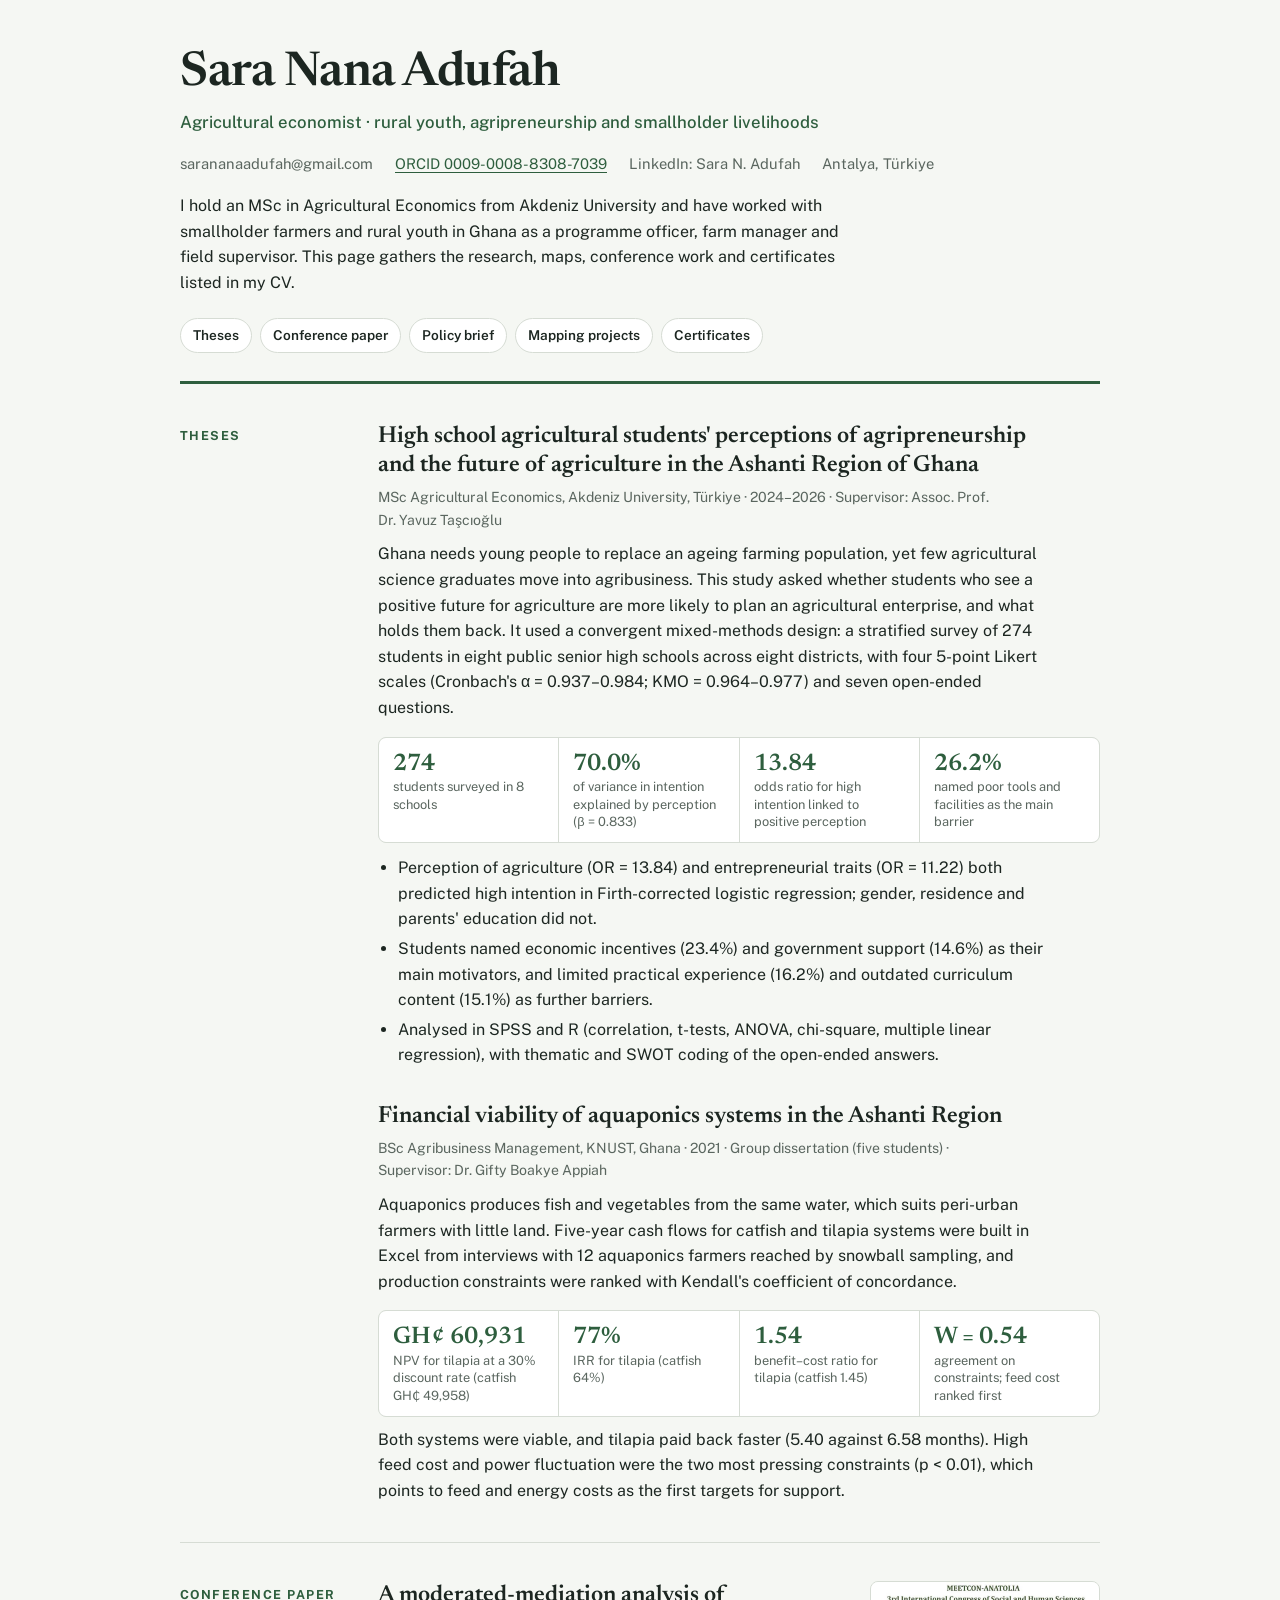
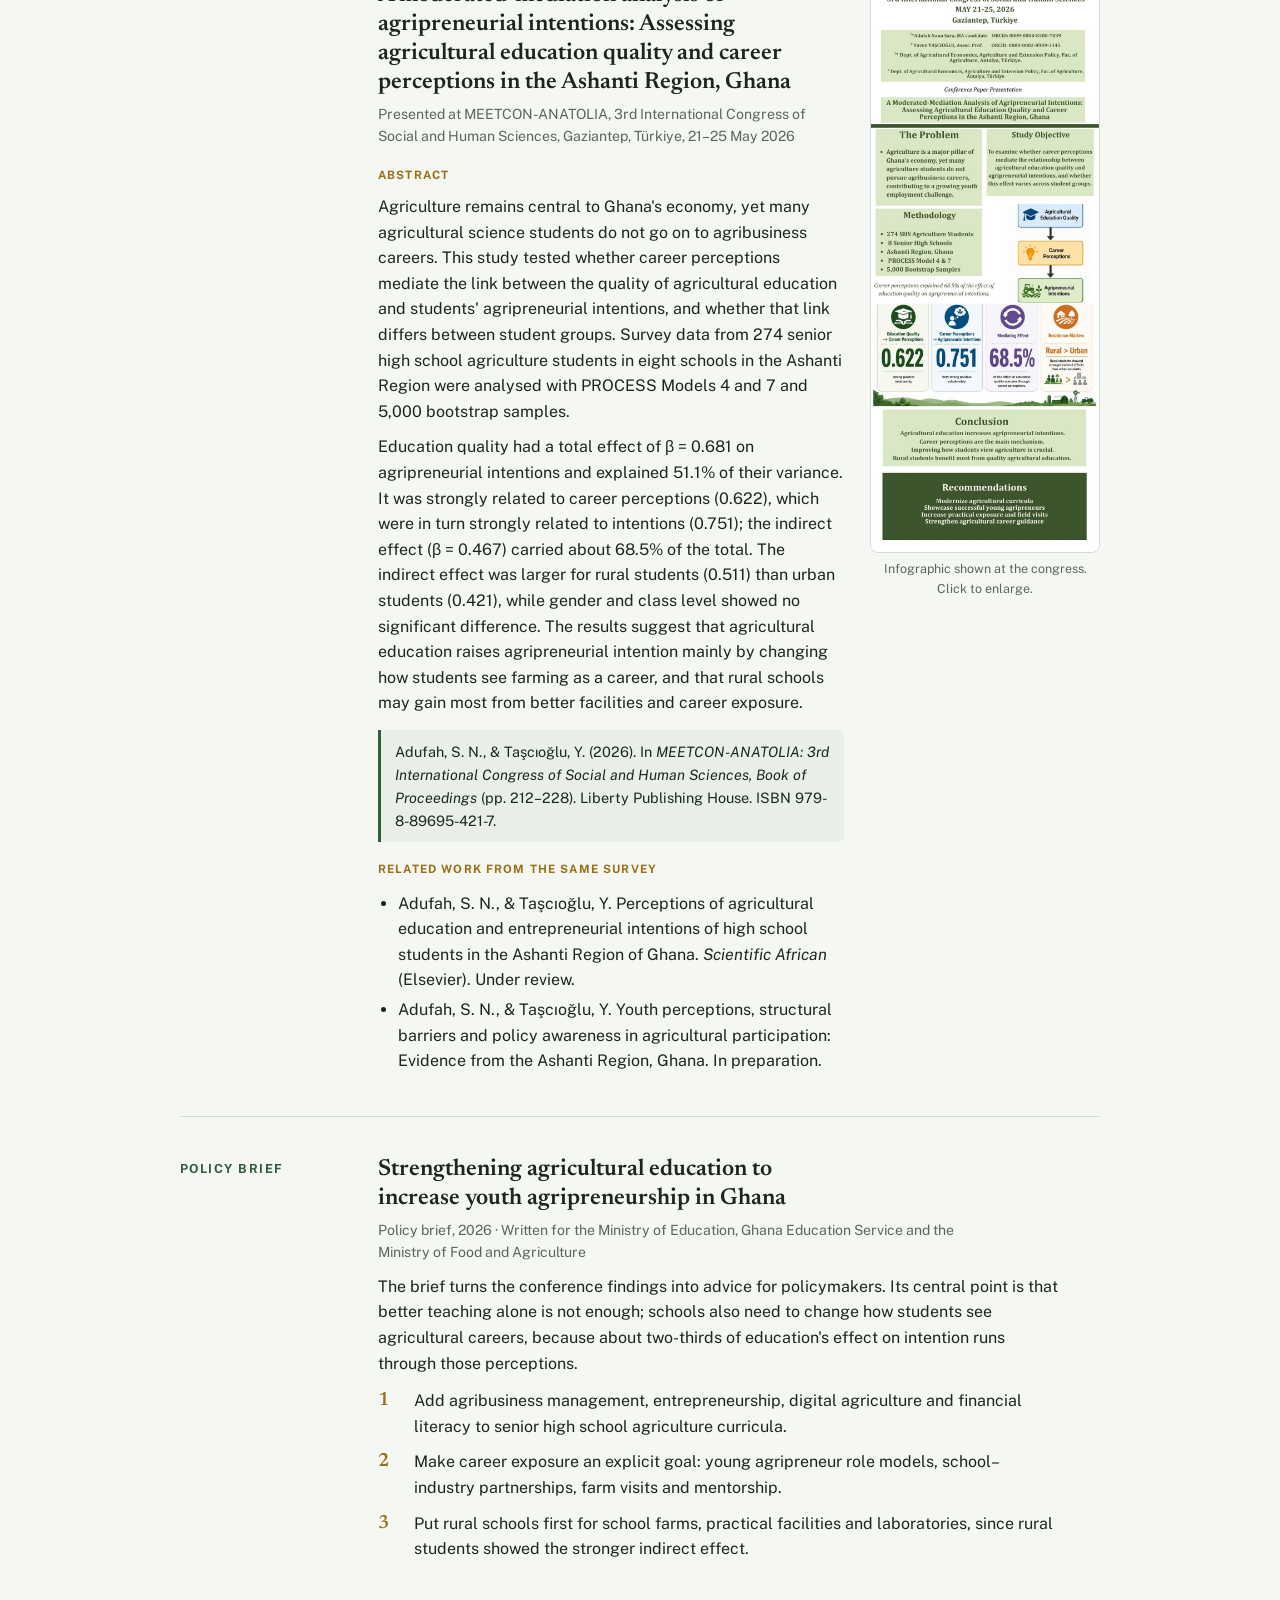
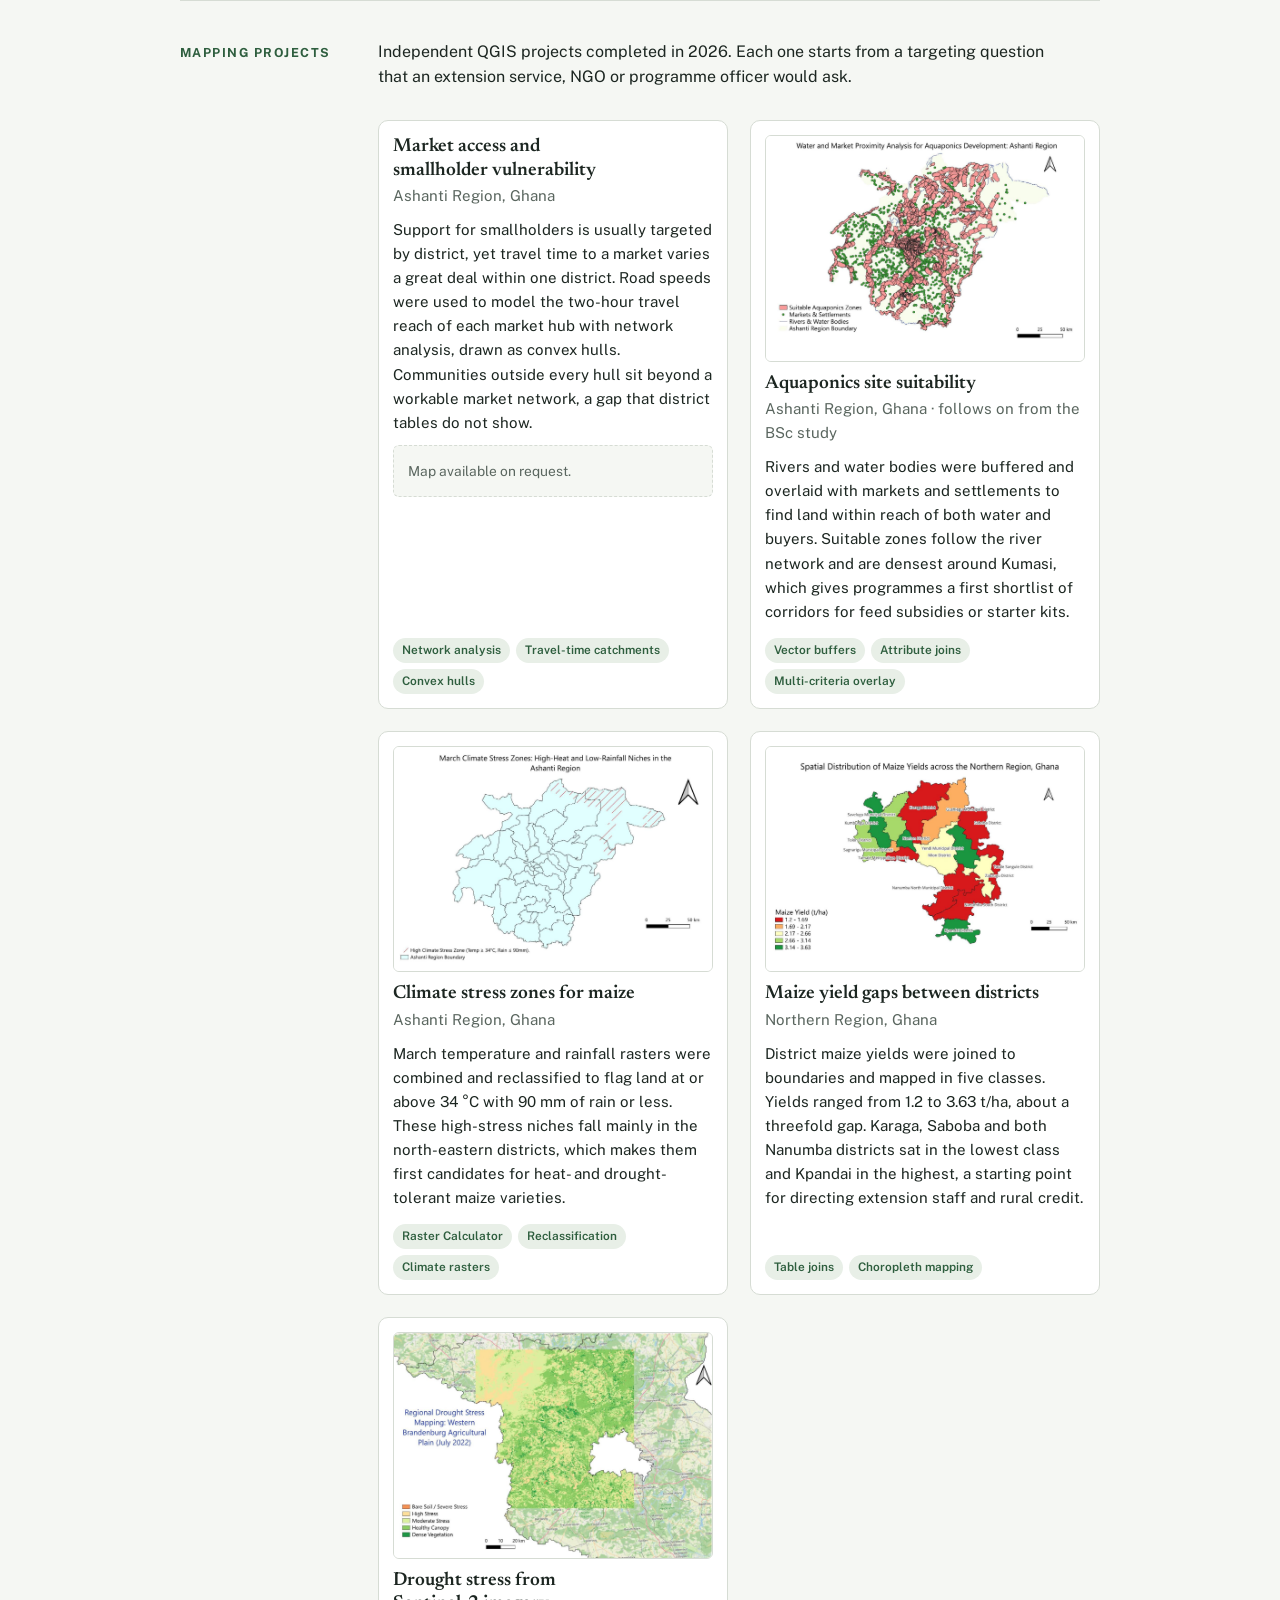
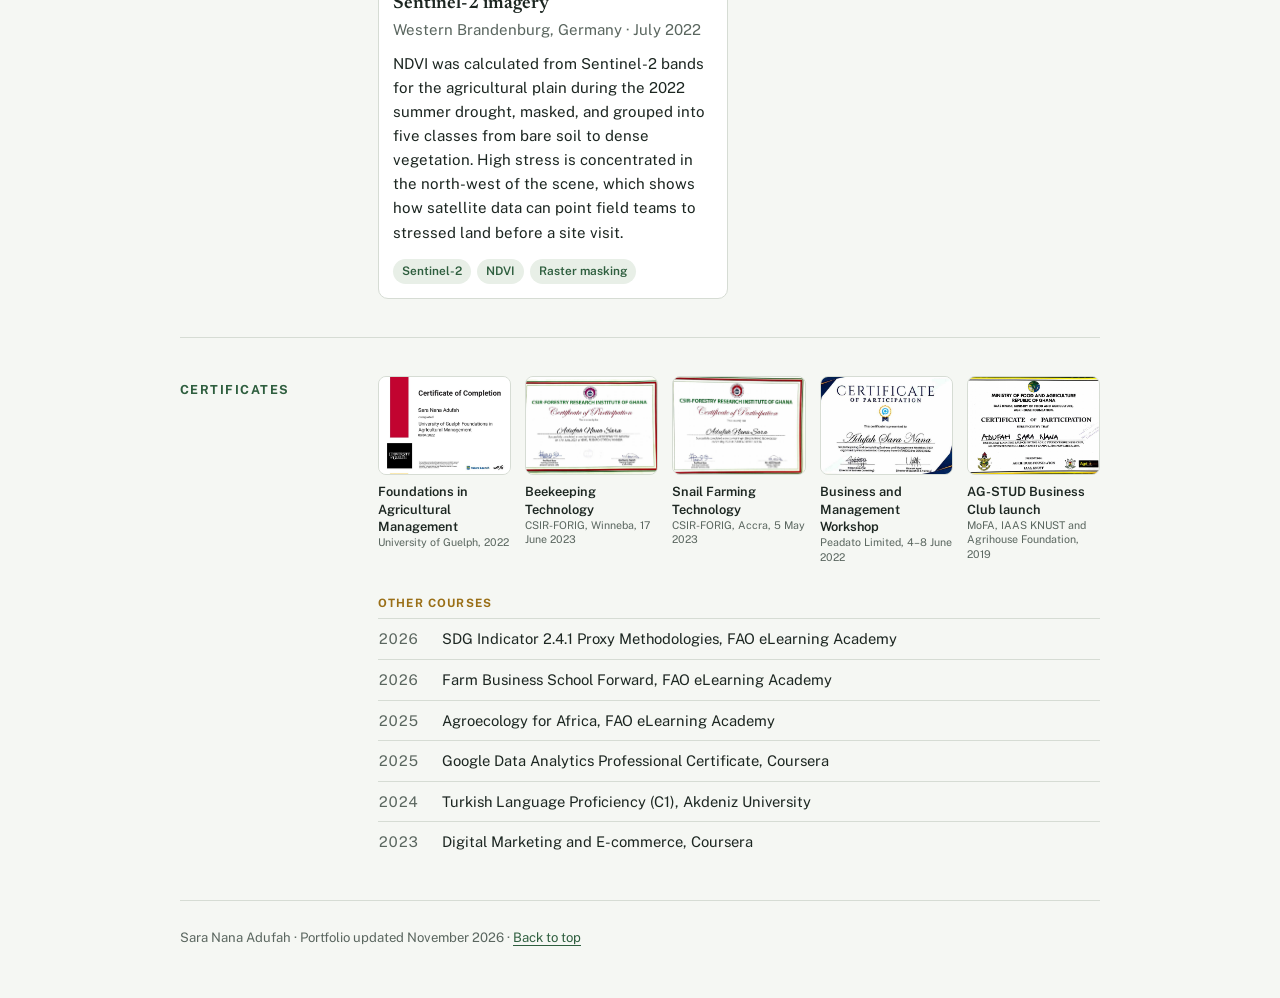
==== index.html @ 8d27dfaf "Add files via upload" ====
<!DOCTYPE html>
<html lang="en">
<head>
<meta charset="utf-8">
<meta name="viewport" content="width=device-width, initial-scale=1">
<title>Sara Nana Adufah Portfolio</title>
<link rel="preconnect" href="https://fonts.googleapis.com">
<link rel="preconnect" href="https://fonts.gstatic.com" crossorigin>
<link href="https://fonts.googleapis.com/css2?family=Newsreader:opsz,wght@6..72,500;6..72,600&family=Public+Sans:wght@400;500;600;700&display=swap" rel="stylesheet">
<style>
:root {
  /* Layout idea: one reading column with a Europass-style label rail on the left, hairline rules between sections, maps and scans open full size on click. */
  --paper: #f5f7f3;
  --surface: #ffffff;
  --ink: #1c2621;
  --muted: #5a665f;
  --rule: #d6dcd4;
  --accent: #2e5e3e;
  --accent-2: #9a6f17;
  --tint: #e8efe7;
  --font-display: "Newsreader", "Georgia", "Times New Roman", serif;
  --font-body: "Public Sans", "Segoe UI", "Helvetica Neue", Arial, sans-serif;
  color-scheme: light;
}
@media (prefers-color-scheme: dark) {
  :root:not([data-theme="light"]) {
    --paper: #121814;
    --surface: #19211c;
    --ink: #e4eae4;
    --muted: #9ba89f;
    --rule: #2d3a31;
    --accent: #86b893;
    --accent-2: #d7aa4f;
    --tint: #1f2b23;
    color-scheme: dark;
  }
}
:root[data-theme="dark"] {
  --paper: #121814;
  --surface: #19211c;
  --ink: #e4eae4;
  --muted: #9ba89f;
  --rule: #2d3a31;
  --accent: #86b893;
  --accent-2: #d7aa4f;
  --tint: #1f2b23;
  color-scheme: dark;
}
* { box-sizing: border-box; }
html { scroll-behavior: smooth; }
@media (prefers-reduced-motion: reduce) { html { scroll-behavior: auto; } }
body {
  margin: 0;
  background: var(--paper);
  color: var(--ink);
  font-family: var(--font-body);
  font-size: 16px;
  line-height: 1.6;
}
a { color: var(--accent); text-underline-offset: 3px; }
a:focus-visible, button:focus-visible { outline: 2px solid var(--accent-2); outline-offset: 3px; border-radius: 3px; }
.wrap { max-width: 960px; margin: 0 auto; padding: 0 20px; }

header.top { padding: 48px 0 28px; border-bottom: 3px solid var(--accent); }
.name { font-family: var(--font-display); font-weight: 600; font-size: clamp(2.1rem, 5vw, 3rem); line-height: 1.1; margin: 0; letter-spacing: -0.01em; text-wrap: balance; }
.role { margin: 8px 0 0; font-weight: 500; color: var(--accent); font-size: 1.05rem; }
.contact { display: flex; flex-wrap: wrap; gap: 6px 22px; margin: 16px 0 0; padding: 0; list-style: none; font-size: 0.92rem; color: var(--muted); }
.intro { max-width: 68ch; margin: 18px 0 0; }
nav.jump { display: flex; flex-wrap: wrap; gap: 8px; margin-top: 22px; }
nav.jump a { font-size: 0.85rem; font-weight: 600; text-decoration: none; padding: 6px 12px; border: 1px solid var(--rule); border-radius: 999px; background: var(--surface); color: var(--ink); }
nav.jump a:hover { border-color: var(--accent); color: var(--accent); }

section.block { display: grid; grid-template-columns: 170px 1fr; gap: 28px; padding: 38px 0; border-bottom: 1px solid var(--rule); }
.rail h2 { font-size: 0.78rem; letter-spacing: 0.12em; text-transform: uppercase; color: var(--accent); margin: 4px 0 0; font-weight: 700; position: sticky; top: 16px; }
.content { min-width: 0; display: grid; gap: 30px; }
h3 { font-family: var(--font-display); font-weight: 600; font-size: 1.45rem; line-height: 1.25; margin: 0; text-wrap: balance; }
.meta { font-size: 0.88rem; color: var(--muted); margin: 6px 0 0; }
p { margin: 10px 0 0; max-width: 68ch; }
ul.points { margin: 12px 0 0; padding-left: 20px; max-width: 68ch; }
ul.points li { margin: 4px 0; }

.stats { display: grid; grid-template-columns: repeat(4, minmax(0, 1fr)); gap: 1px; background: var(--rule); border: 1px solid var(--rule); border-radius: 8px; overflow: hidden; margin-top: 16px; }
.stat { background: var(--surface); padding: 12px 14px; }
.stat b { display: block; font-family: var(--font-display); font-size: 1.5rem; font-weight: 600; color: var(--accent); font-variant-numeric: tabular-nums; line-height: 1.2; }
.stat span { font-size: 0.8rem; color: var(--muted); line-height: 1.35; display: block; }

.paper { display: grid; grid-template-columns: 1fr 230px; gap: 26px; align-items: start; }
.cite { font-size: 0.9rem; background: var(--tint); border-left: 3px solid var(--accent); padding: 10px 14px; margin-top: 14px; border-radius: 0 6px 6px 0; max-width: 68ch; }
.label { font-size: 0.72rem; font-weight: 700; letter-spacing: 0.1em; text-transform: uppercase; color: var(--accent-2); margin: 18px 0 0; }

.shot { display: block; width: 100%; padding: 0; border: 1px solid var(--rule); border-radius: 8px; background: var(--surface); cursor: zoom-in; overflow: hidden; }
.shot img { display: block; width: 100%; height: auto; }
.shot:hover { border-color: var(--accent); }
.hint { font-size: 0.78rem; color: var(--muted); margin-top: 6px; text-align: center; }

.projects { display: grid; grid-template-columns: repeat(2, minmax(0, 1fr)); gap: 22px; }
.proj { background: var(--surface); border: 1px solid var(--rule); border-radius: 10px; padding: 14px; display: flex; flex-direction: column; gap: 10px; scroll-margin-top: 16px; }
.proj .shot { border-radius: 6px; }
.proj h3 { font-size: 1.18rem; }
.proj p { margin: 0; font-size: 0.94rem; }
.proj .meta { margin: 2px 0 0; }
.tags { display: flex; flex-wrap: wrap; gap: 6px; margin-top: auto; padding-top: 4px; }
.tags span { font-size: 0.74rem; font-weight: 600; padding: 3px 9px; border-radius: 999px; background: var(--tint); color: var(--accent); }
.proj.textonly { justify-content: flex-start; }
.network { border: 1px dashed var(--rule); border-radius: 6px; padding: 14px; font-size: 0.86rem; color: var(--muted); background: var(--paper); }

.recs { counter-reset: rec; list-style: none; padding: 0; margin: 12px 0 0; display: grid; gap: 10px; max-width: 68ch; }
.recs li { counter-increment: rec; display: grid; grid-template-columns: 28px 1fr; gap: 8px; }
.recs li::before { content: counter(rec); font-family: var(--font-display); font-weight: 600; color: var(--accent-2); font-size: 1.2rem; line-height: 1.4; }

.certs { display: grid; grid-template-columns: repeat(auto-fill, minmax(118px, 1fr)); gap: 14px; }
.cert { display: flex; flex-direction: column; gap: 8px; font-size: 0.8rem; line-height: 1.35; }
.cert .shot { aspect-ratio: 4 / 3; }
.cert .shot img { height: 100%; object-fit: cover; object-position: center; }
.cert b { font-weight: 600; }
.cert small { color: var(--muted); display: block; }
table.more { width: 100%; border-collapse: collapse; font-size: 0.92rem; margin-top: 6px; }
table.more td { padding: 8px 0; border-top: 1px solid var(--rule); vertical-align: top; }
table.more td:first-child { width: 64px; color: var(--muted); font-variant-numeric: tabular-nums; }

footer { padding: 26px 0 50px; font-size: 0.82rem; color: var(--muted); }

dialog#viewer { border: none; padding: 0; background: transparent; max-width: 96vw; max-height: 94vh; }
dialog#viewer::backdrop { background: rgba(10, 14, 12, 0.82); }
dialog#viewer img { display: block; max-width: 96vw; max-height: 86vh; width: auto; height: auto; border-radius: 6px; background: #fff; }
dialog#viewer .bar { display: flex; justify-content: space-between; align-items: center; gap: 12px; color: #f2f5f2; font-size: 0.88rem; padding: 0 2px 8px; }
dialog#viewer button { font: inherit; font-weight: 600; background: #f2f5f2; color: #1c2621; border: none; border-radius: 6px; padding: 6px 14px; cursor: pointer; }

@media (max-width: 760px) {
  section.block { grid-template-columns: 1fr; gap: 14px; padding: 30px 0; }
  .rail h2 { position: static; }
  .paper { grid-template-columns: 1fr; }
  .paper .shot { max-width: 260px; }
  .projects { grid-template-columns: 1fr; }
  .stats { grid-template-columns: repeat(2, minmax(0, 1fr)); }
}

@media print {
  @page { size: A4; margin: 12mm 13mm; }
  body { background: #fff; font-size: 9pt; line-height: 1.4; }
  nav.jump, .hint, dialog, .network { display: none !important; }
  header.top { padding: 0 0 10px; }
  .name { font-size: 22pt; }
  .intro, .contact { margin-top: 8px; }
  section.block { grid-template-columns: 1fr; padding: 10px 0; gap: 6px; break-inside: auto; }
  .rail h2 { position: static; break-after: avoid; page-break-after: avoid; }
  .rail { break-after: avoid; page-break-after: avoid; }
  .content { gap: 12px; }
  h3 { font-size: 11.5pt; }
  p, ul.points { max-width: none; }
  .stats { margin-top: 8px; }
  .stat { padding: 6px 8px; }
  .stat b { font-size: 11pt; }
  .stat span { font-size: 7.5pt; }
  .paper { grid-template-columns: 1fr 120px; gap: 14px; }
  .projects { grid-template-columns: repeat(3, minmax(0, 1fr)); gap: 8px; }
  .proj { break-inside: avoid; padding: 7px; gap: 5px; }
  .proj h3 { font-size: 9.5pt; }
  .proj p { font-size: 8pt; }
  .tags span { font-size: 6.5pt; padding: 1px 6px; }
  .certs { grid-template-columns: repeat(5, 1fr); gap: 8px; }
  .cert { font-size: 7.5pt; break-inside: avoid; }
  table.more { font-size: 8pt; }
  table.more td { padding: 3px 0; }
  footer { padding: 8px 0 0; }
  a { color: inherit; text-decoration: none; }
}
</style>
</head>
<body>
<div class="wrap">

<header class="top" id="top">
  <h1 class="name">Sara Nana Adufah</h1>
  <p class="role">Agricultural economist &middot; rural youth, agripreneurship and smallholder livelihoods</p>
  <ul class="contact">
    <li>sarananaadufah@gmail.com</li>
    <li><a href="https://orcid.org/0009-0008-8308-7039">ORCID 0009-0008-8308-7039</a></li>
    <li>LinkedIn: Sara N. Adufah</li>
    <li>Antalya, Türkiye</li>
  </ul>
  <p class="intro">I hold an MSc in Agricultural Economics from Akdeniz University and have worked with smallholder farmers and rural youth in Ghana as a programme officer, farm manager and field supervisor. This page gathers the research, maps, conference work and certificates listed in my CV.</p>
  <nav class="jump" aria-label="Sections">
    <a href="#theses">Theses</a>
    <a href="#conference">Conference paper</a>
    <a href="#policy-brief">Policy brief</a>
    <a href="#projects">Mapping projects</a>
    <a href="#certificates">Certificates</a>
  </nav>
</header>

<section class="block" id="theses">
  <div class="rail"><h2>Theses</h2></div>
  <div class="content">
    <article id="msc-thesis">
      <h3>High school agricultural students' perceptions of agripreneurship and the future of agriculture in the Ashanti Region of Ghana</h3>
      <p class="meta">MSc Agricultural Economics, Akdeniz University, Türkiye &middot; 2024–2026 &middot; Supervisor: Assoc. Prof. Dr. Yavuz Taşcıoğlu</p>
      <p>Ghana needs young people to replace an ageing farming population, yet few agricultural science graduates move into agribusiness. This study asked whether students who see a positive future for agriculture are more likely to plan an agricultural enterprise, and what holds them back. It used a convergent mixed-methods design: a stratified survey of 274 students in eight public senior high schools across eight districts, with four 5-point Likert scales (Cronbach's α = 0.937–0.984; KMO = 0.964–0.977) and seven open-ended questions.</p>
      <div class="stats" role="list">
        <div class="stat" role="listitem"><b>274</b><span>students surveyed in 8 schools</span></div>
        <div class="stat" role="listitem"><b>70.0%</b><span>of variance in intention explained by perception (β = 0.833)</span></div>
        <div class="stat" role="listitem"><b>13.84</b><span>odds ratio for high intention linked to positive perception</span></div>
        <div class="stat" role="listitem"><b>26.2%</b><span>named poor tools and facilities as the main barrier</span></div>
      </div>
      <ul class="points">
        <li>Perception of agriculture (OR = 13.84) and entrepreneurial traits (OR = 11.22) both predicted high intention in Firth-corrected logistic regression; gender, residence and parents' education did not.</li>
        <li>Students named economic incentives (23.4%) and government support (14.6%) as their main motivators, and limited practical experience (16.2%) and outdated curriculum content (15.1%) as further barriers.</li>
        <li>Analysed in SPSS and R (correlation, t-tests, ANOVA, chi-square, multiple linear regression), with thematic and SWOT coding of the open-ended answers.</li>
      </ul>
    </article>
    <article id="bsc-thesis">
      <h3>Financial viability of aquaponics systems in the Ashanti Region</h3>
      <p class="meta">BSc Agribusiness Management, KNUST, Ghana &middot; 2021 &middot; Group dissertation (five students) &middot; Supervisor: Dr. Gifty Boakye Appiah</p>
      <p>Aquaponics produces fish and vegetables from the same water, which suits peri-urban farmers with little land. Five-year cash flows for catfish and tilapia systems were built in Excel from interviews with 12 aquaponics farmers reached by snowball sampling, and production constraints were ranked with Kendall's coefficient of concordance.</p>
      <div class="stats" role="list">
        <div class="stat" role="listitem"><b>GH₵ 60,931</b><span>NPV for tilapia at a 30% discount rate (catfish GH₵ 49,958)</span></div>
        <div class="stat" role="listitem"><b>77%</b><span>IRR for tilapia (catfish 64%)</span></div>
        <div class="stat" role="listitem"><b>1.54</b><span>benefit–cost ratio for tilapia (catfish 1.45)</span></div>
        <div class="stat" role="listitem"><b>W = 0.54</b><span>agreement on constraints; feed cost ranked first</span></div>
      </div>
      <p>Both systems were viable, and tilapia paid back faster (5.40 against 6.58 months). High feed cost and power fluctuation were the two most pressing constraints (p &lt; 0.01), which points to feed and energy costs as the first targets for support.</p>
    </article>
  </div>
</section>

<section class="block" id="conference">
  <div class="rail"><h2>Conference paper</h2></div>
  <div class="content">
    <article class="paper">
      <div>
        <h3>A moderated-mediation analysis of agripreneurial intentions: Assessing agricultural education quality and career perceptions in the Ashanti Region, Ghana</h3>
        <p class="meta">Presented at MEETCON-ANATOLIA, 3rd International Congress of Social and Human Sciences, Gaziantep, Türkiye, 21–25 May 2026</p>
        <p class="label">Abstract</p>
        <p>Agriculture remains central to Ghana's economy, yet many agricultural science students do not go on to agribusiness careers. This study tested whether career perceptions mediate the link between the quality of agricultural education and students' agripreneurial intentions, and whether that link differs between student groups. Survey data from 274 senior high school agriculture students in eight schools in the Ashanti Region were analysed with PROCESS Models 4 and 7 and 5,000 bootstrap samples.</p>
        <p>Education quality had a total effect of β = 0.681 on agripreneurial intentions and explained 51.1% of their variance. It was strongly related to career perceptions (0.622), which were in turn strongly related to intentions (0.751); the indirect effect (β = 0.467) carried about 68.5% of the total. The indirect effect was larger for rural students (0.511) than urban students (0.421), while gender and class level showed no significant difference. The results suggest that agricultural education raises agripreneurial intention mainly by changing how students see farming as a career, and that rural schools may gain most from better facilities and career exposure.</p>
        <div class="cite">Adufah, S. N., &amp; Taşcıoğlu, Y. (2026). In <i>MEETCON-ANATOLIA: 3rd International Congress of Social and Human Sciences, Book of Proceedings</i> (pp. 212–228). Liberty Publishing House. ISBN 979-8-89695-421-7.</div>
        <p class="label">Related work from the same survey</p>
        <ul class="points">
          <li>Adufah, S. N., &amp; Taşcıoğlu, Y. Perceptions of agricultural education and entrepreneurial intentions of high school students in the Ashanti Region of Ghana. <i>Scientific African</i> (Elsevier). Under review.</li>
          <li>Adufah, S. N., &amp; Taşcıoğlu, Y. Youth perceptions, structural barriers and policy awareness in agricultural participation: Evidence from the Ashanti Region, Ghana. In preparation.</li>
        </ul>
      </div>
      <div>
        <button class="shot" type="button" data-caption="Conference infographic, MEETCON-ANATOLIA 2026" aria-label="Open the conference infographic full size"><img src="[data-uri]" alt="Conference infographic summarising the study: 274 students, PROCESS models 4 and 7, path coefficients 0.622 and 0.751, 68.5% mediated effect, rural students show stronger effects"></button>
        <p class="hint">Infographic shown at the congress. Click to enlarge.</p>
      </div>
    </article>
  </div>
</section>

<section class="block" id="policy-brief">
  <div class="rail"><h2>Policy brief</h2></div>
  <div class="content">
    <article>
      <h3>Strengthening agricultural education to increase youth agripreneurship in Ghana</h3>
      <p class="meta">Policy brief, 2026 &middot; Written for the Ministry of Education, Ghana Education Service and the Ministry of Food and Agriculture</p>
      <p>The brief turns the conference findings into advice for policymakers. Its central point is that better teaching alone is not enough; schools also need to change how students see agricultural careers, because about two-thirds of education's effect on intention runs through those perceptions.</p>
      <ol class="recs">
        <li><span>Add agribusiness management, entrepreneurship, digital agriculture and financial literacy to senior high school agriculture curricula.</span></li>
        <li><span>Make career exposure an explicit goal: young agripreneur role models, school–industry partnerships, farm visits and mentorship.</span></li>
        <li><span>Put rural schools first for school farms, practical facilities and laboratories, since rural students showed the stronger indirect effect.</span></li>
      </ol>
    </article>
  </div>
</section>

<section class="block" id="projects">
  <div class="rail"><h2>Mapping projects</h2></div>
  <div class="content">
    <p style="margin:0">Independent QGIS projects completed in 2026. Each one starts from a targeting question that an extension service, NGO or programme officer would ask.</p>
    <div class="projects">
      <article class="proj textonly" id="market-access">
        <div>
          <h3>Market access and smallholder vulnerability</h3>
          <p class="meta">Ashanti Region, Ghana</p>
        </div>
        <p>Support for smallholders is usually targeted by district, yet travel time to a market varies a great deal within one district. Road speeds were used to model the two-hour travel reach of each market hub with network analysis, drawn as convex hulls. Communities outside every hull sit beyond a workable market network, a gap that district tables do not show.</p>
        <div class="network">Map available on request.</div>
        <div class="tags"><span>Network analysis</span><span>Travel-time catchments</span><span>Convex hulls</span></div>
      </article>
      <article class="proj" id="aquaponics">
        <button class="shot" type="button" data-caption="Water and market proximity analysis for aquaponics, Ashanti Region" aria-label="Open the aquaponics suitability map full size"><img src="[data-uri]" alt="Map of the Ashanti Region with suitable aquaponics zones following river corridors and clustering around the centre of the region"></button>
        <div>
          <h3>Aquaponics site suitability</h3>
          <p class="meta">Ashanti Region, Ghana &middot; follows on from the BSc study</p>
        </div>
        <p>Rivers and water bodies were buffered and overlaid with markets and settlements to find land within reach of both water and buyers. Suitable zones follow the river network and are densest around Kumasi, which gives programmes a first shortlist of corridors for feed subsidies or starter kits.</p>
        <div class="tags"><span>Vector buffers</span><span>Attribute joins</span><span>Multi-criteria overlay</span></div>
      </article>
      <article class="proj" id="climate-stress">
        <button class="shot" type="button" data-caption="March climate stress zones, Ashanti Region" aria-label="Open the climate stress map full size"><img src="[data-uri]" alt="Map of the Ashanti Region districts with hatched high climate stress zones in the north-east"></button>
        <div>
          <h3>Climate stress zones for maize</h3>
          <p class="meta">Ashanti Region, Ghana</p>
        </div>
        <p>March temperature and rainfall rasters were combined and reclassified to flag land at or above 34 °C with 90 mm of rain or less. These high-stress niches fall mainly in the north-eastern districts, which makes them first candidates for heat- and drought-tolerant maize varieties.</p>
        <div class="tags"><span>Raster Calculator</span><span>Reclassification</span><span>Climate rasters</span></div>
      </article>
      <article class="proj" id="maize-yields">
        <button class="shot" type="button" data-caption="Maize yields by district, Northern Region, Ghana" aria-label="Open the maize yield map full size"><img src="[data-uri]" alt="Choropleth map of maize yield by district in Ghana's Northern Region, from 1.2 to 3.63 tonnes per hectare"></button>
        <div>
          <h3>Maize yield gaps between districts</h3>
          <p class="meta">Northern Region, Ghana</p>
        </div>
        <p>District maize yields were joined to boundaries and mapped in five classes. Yields ranged from 1.2 to 3.63 t/ha, about a threefold gap. Karaga, Saboba and both Nanumba districts sat in the lowest class and Kpandai in the highest, a starting point for directing extension staff and rural credit.</p>
        <div class="tags"><span>Table joins</span><span>Choropleth mapping</span></div>
      </article>
      <article class="proj" id="ndvi-brandenburg">
        <button class="shot" type="button" data-caption="NDVI drought stress classes, western Brandenburg, July 2022" aria-label="Open the Brandenburg NDVI map full size"><img src="[data-uri]" alt="NDVI map of western Brandenburg in July 2022 classed from bare soil and severe stress to dense vegetation"></button>
        <div>
          <h3>Drought stress from Sentinel-2 imagery</h3>
          <p class="meta">Western Brandenburg, Germany &middot; July 2022</p>
        </div>
        <p>NDVI was calculated from Sentinel-2 bands for the agricultural plain during the 2022 summer drought, masked, and grouped into five classes from bare soil to dense vegetation. High stress is concentrated in the north-west of the scene, which shows how satellite data can point field teams to stressed land before a site visit.</p>
        <div class="tags"><span>Sentinel-2</span><span>NDVI</span><span>Raster masking</span></div>
      </article>
    </div>
  </div>
</section>

<section class="block" id="certificates">
  <div class="rail"><h2>Certificates</h2></div>
  <div class="content">
    <div class="certs">
      <div class="cert">
        <button class="shot" type="button" data-caption="Foundations in Agricultural Management, University of Guelph, 2022" aria-label="Open the University of Guelph certificate"><img src="[data-uri]" alt="University of Guelph certificate of completion"></button>
        <div><b>Foundations in Agricultural Management</b><small>University of Guelph, 2022</small></div>
      </div>
      <div class="cert">
        <button class="shot" type="button" data-caption="Beekeeping Technology, CSIR-Forestry Research Institute of Ghana, 17 June 2023" aria-label="Open the beekeeping certificate"><img src="[data-uri]" alt="CSIR-FORIG beekeeping training certificate"></button>
        <div><b>Beekeeping Technology</b><small>CSIR-FORIG, Winneba, 17 June 2023</small></div>
      </div>
      <div class="cert">
        <button class="shot" type="button" data-caption="Snail Farming Technology, CSIR-Forestry Research Institute of Ghana, 5 May 2023" aria-label="Open the snail farming certificate"><img src="[data-uri]" alt="CSIR-FORIG snail farming training certificate"></button>
        <div><b>Snail Farming Technology</b><small>CSIR-FORIG, Accra, 5 May 2023</small></div>
      </div>
      <div class="cert">
        <button class="shot" type="button" data-caption="Business and Management Workshop, Peadato Limited, 4–8 June 2022" aria-label="Open the Peadato workshop certificate"><img src="[data-uri]" alt="Peadato Limited certificate of participation"></button>
        <div><b>Business and Management Workshop</b><small>Peadato Limited, 4–8 June 2022</small></div>
      </div>
      <div class="cert">
        <button class="shot" type="button" data-caption="Launch of the Agric Students Business Club, KNUST, 30 November 2019" aria-label="Open the AG-STUD Business Club certificate"><img src="[data-uri]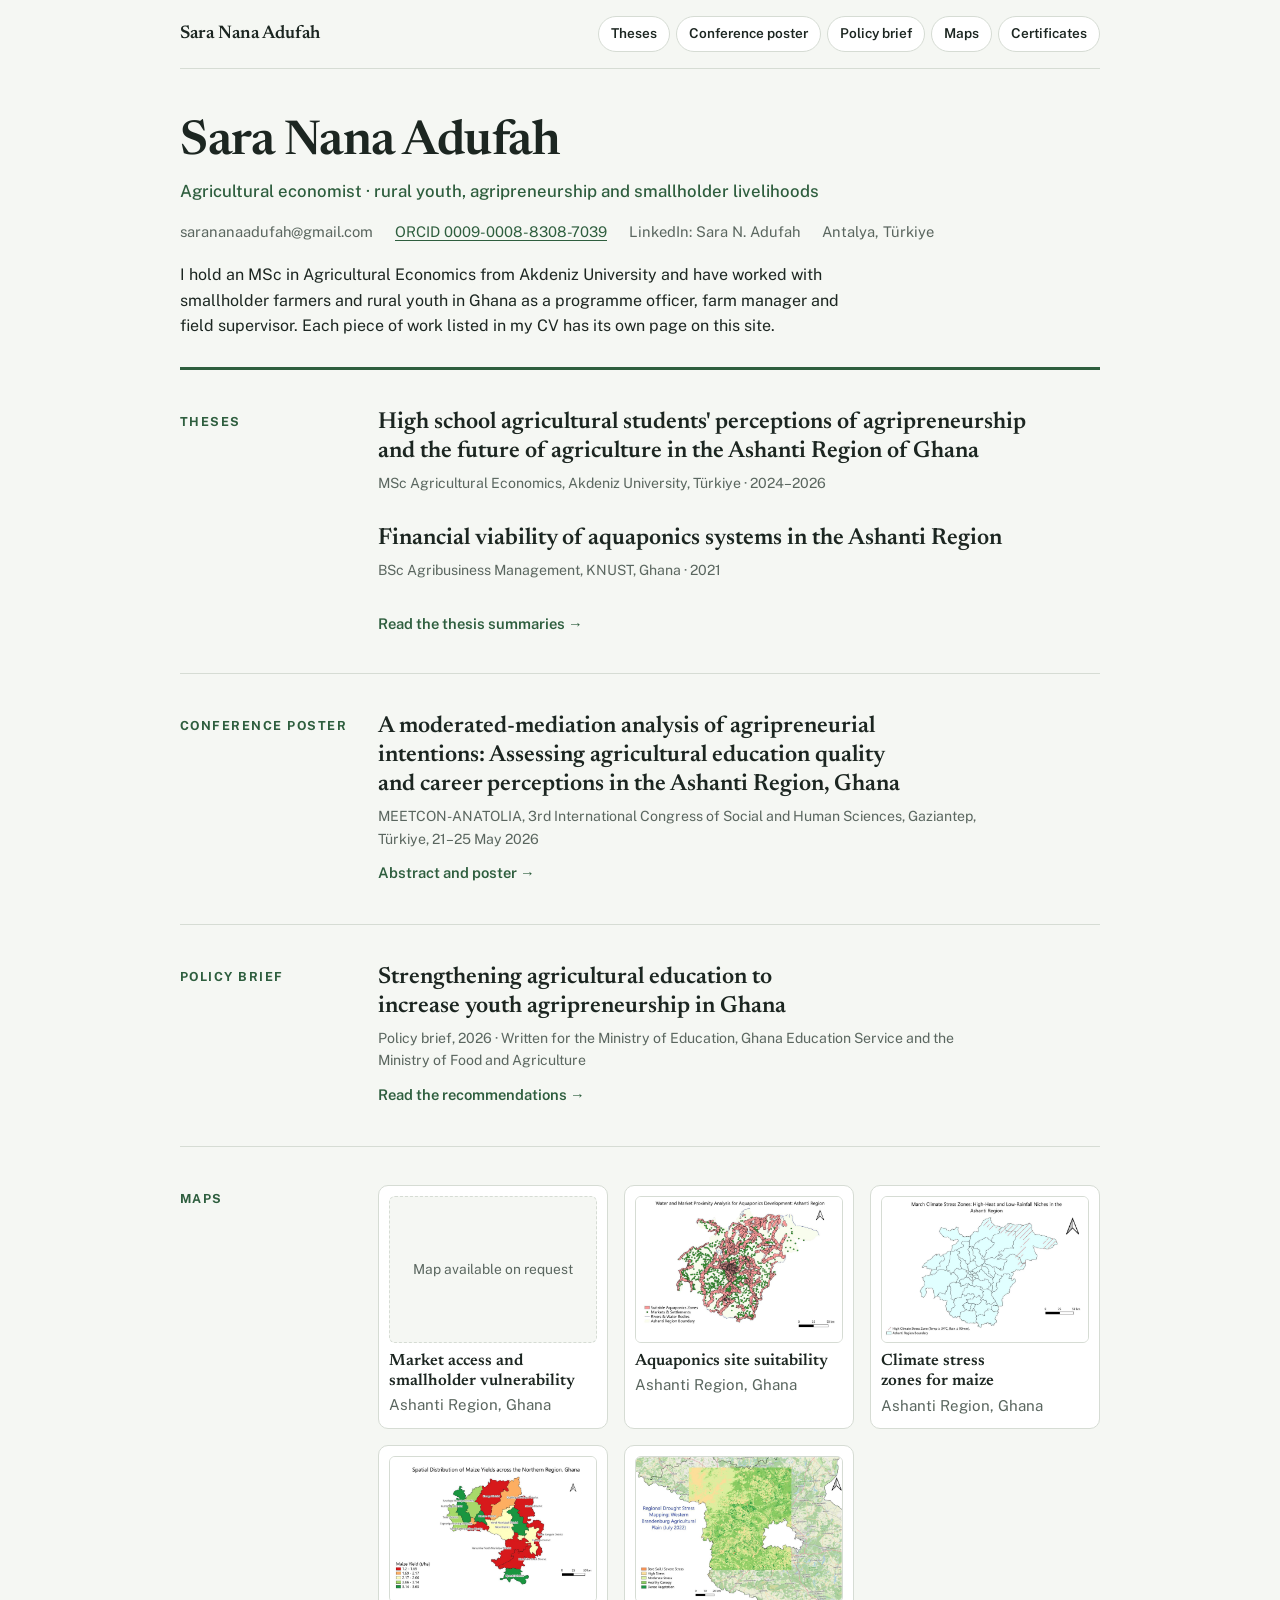
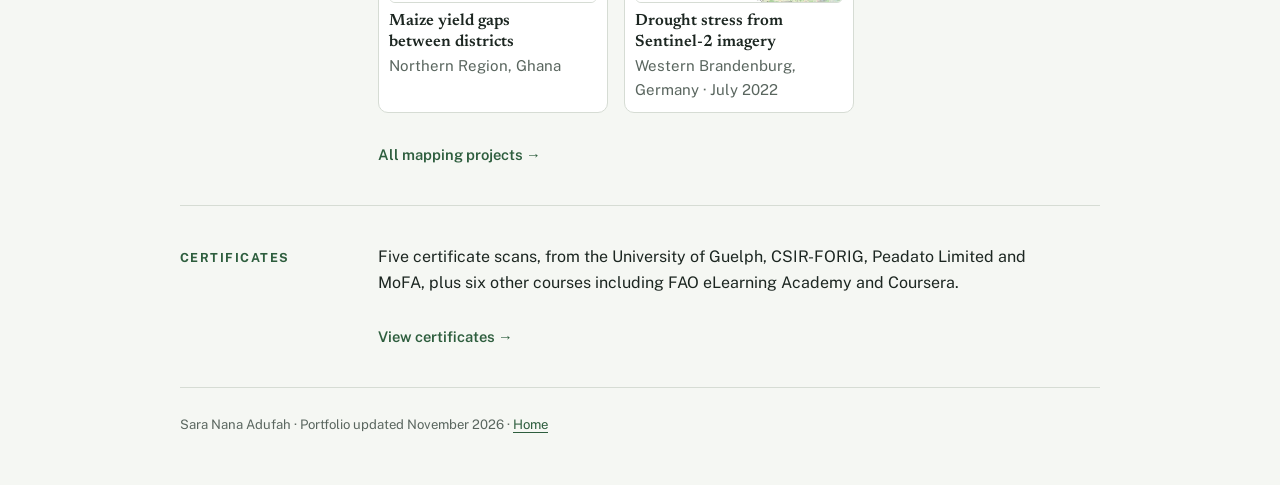
